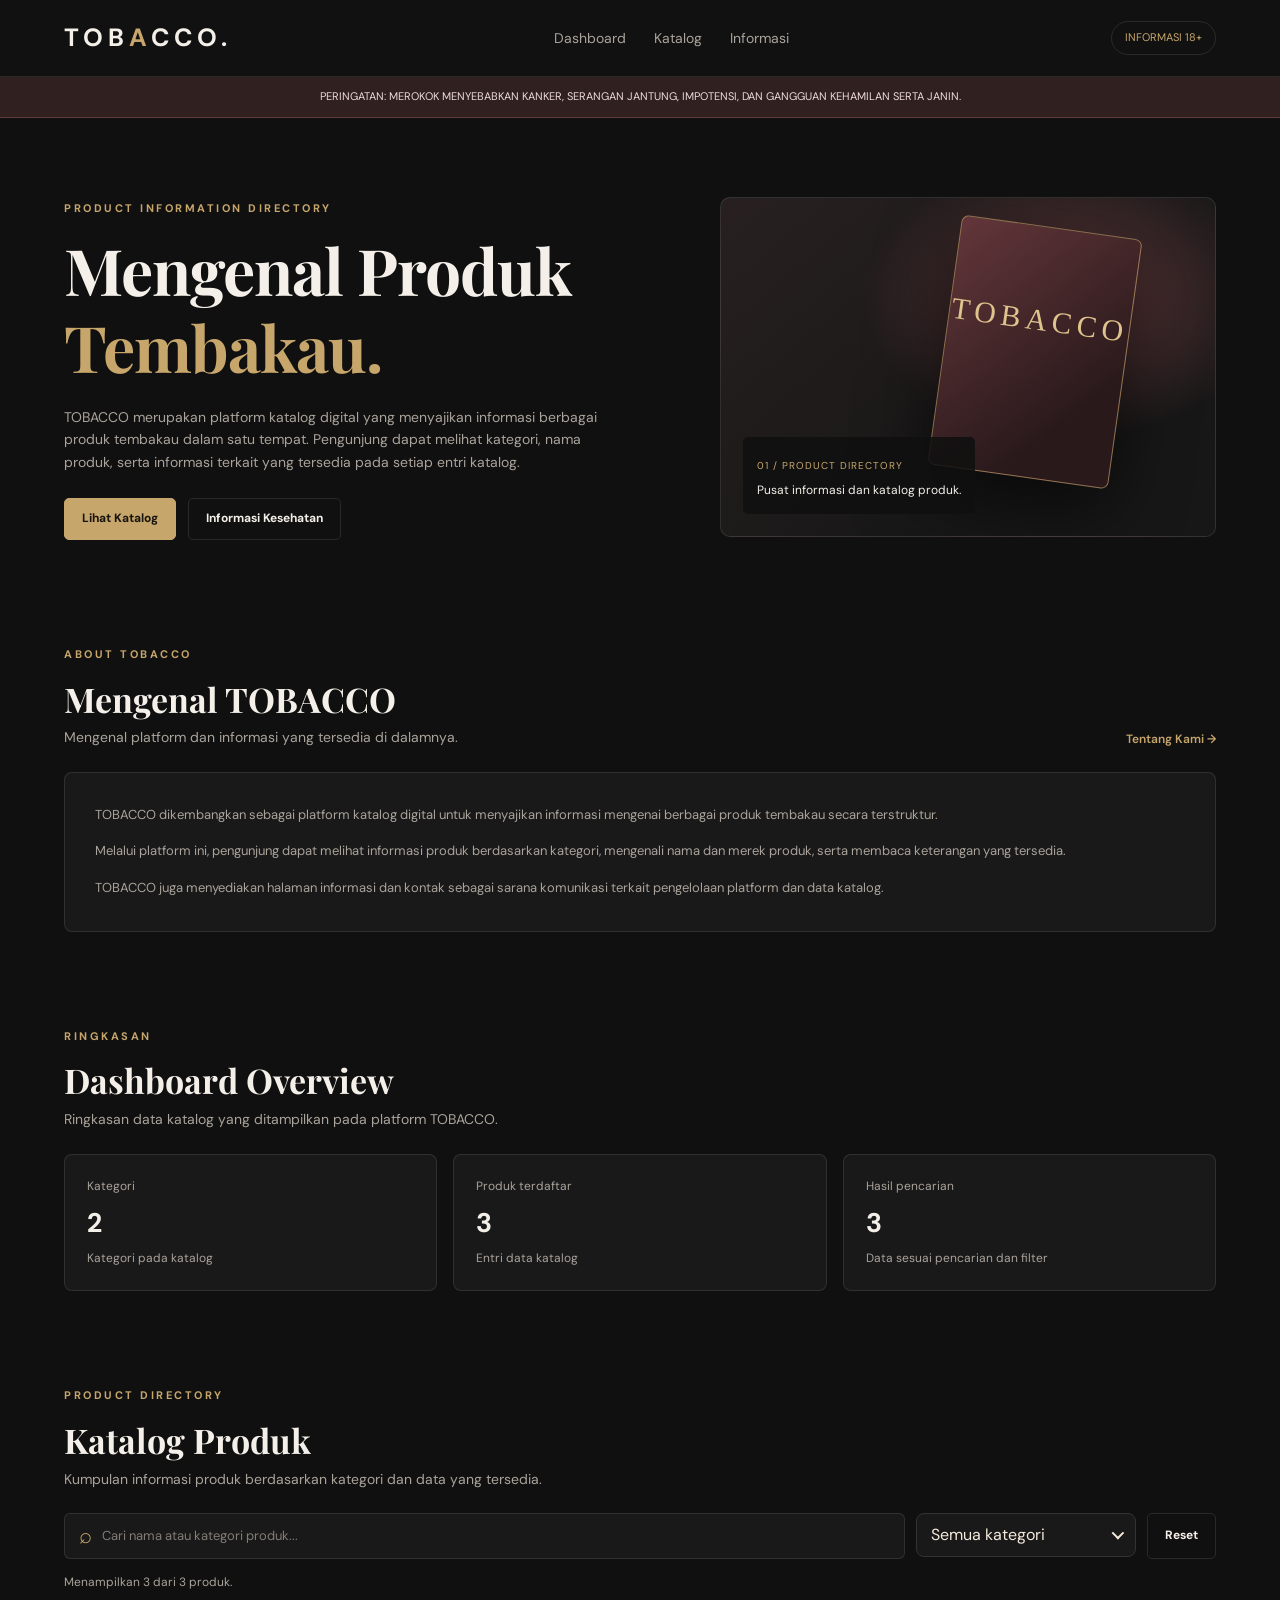
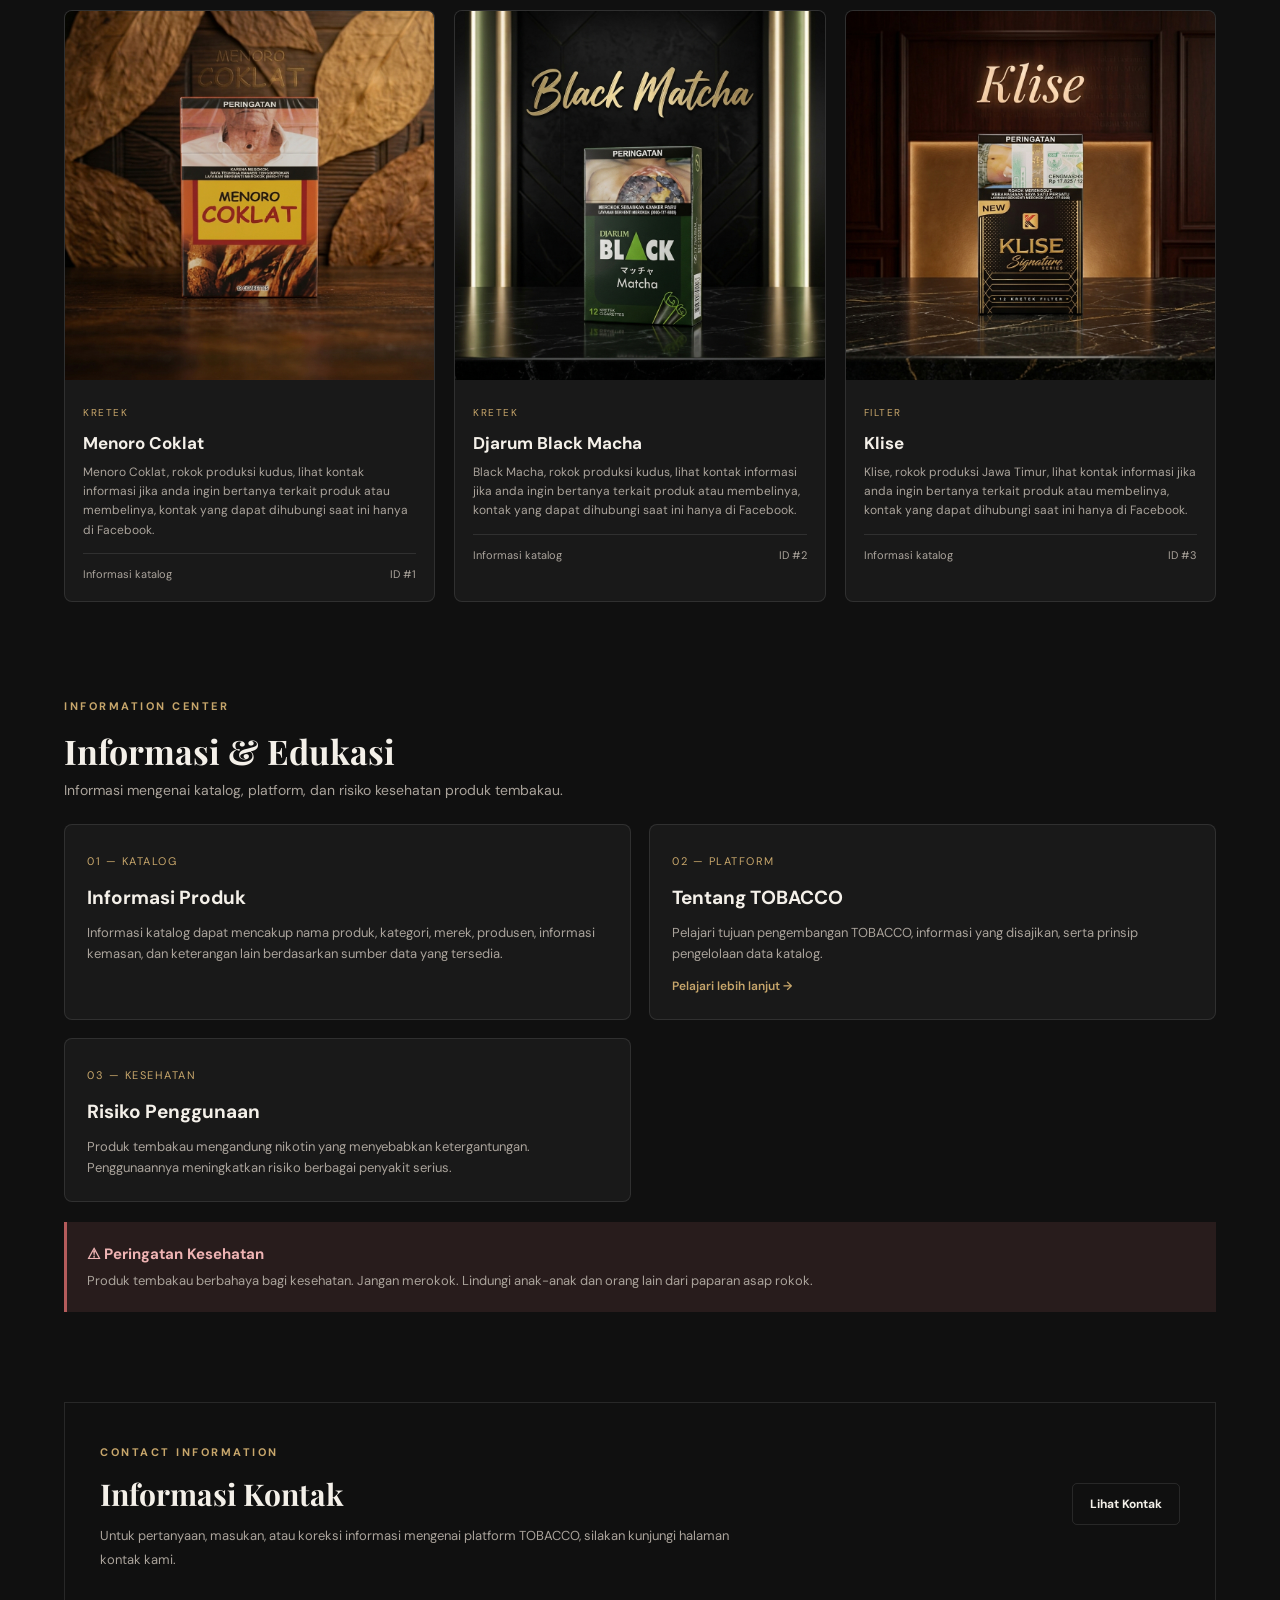
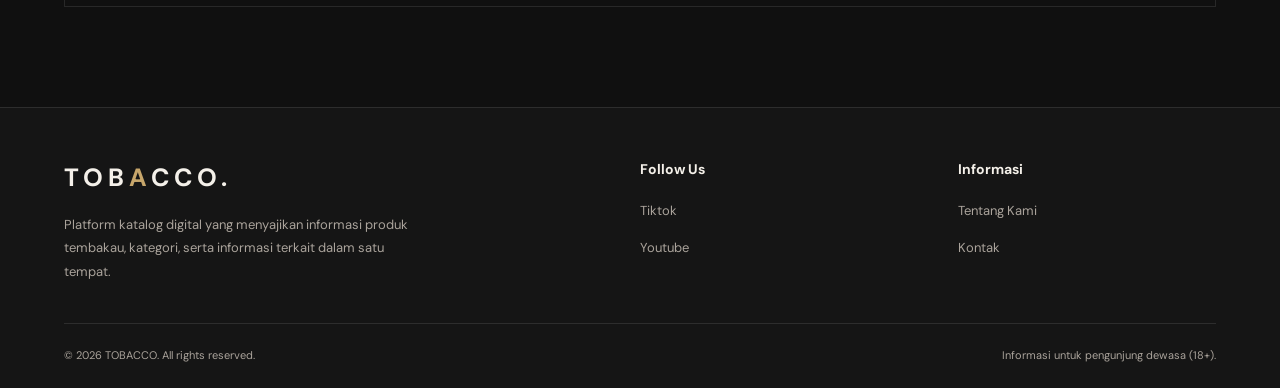
==== index.html @ 38e9e352 "Initial commit" ====
<!doctype html>
<html lang="id">
  <head>
    <meta charset="UTF-8" />
    <meta name="viewport" content="width=device-width, initial-scale=1.0" />
    <meta
      name="description"
      content="TOBACCO merupakan platform katalog digital yang menyajikan informasi produk tembakau dan informasi kesehatan."
    />
    <title>TOBACCO — Katalog Informasi</title>

    <link rel="preconnect" href="https://fonts.googleapis.com" />
    <link rel="preconnect" href="https://fonts.gstatic.com" crossorigin />
    <link
      href="https://fonts.googleapis.com/css2?family=DM+Sans:wght@400;500;600;700&family=Playfair+Display:wght@600;700&display=swap"
      rel="stylesheet"
    />

    <link rel="stylesheet" href="css/index.css" />
    <script src="js/app.js" defer></script>
  </head>

  <body>
    <!-- HEADER -->
    <header class="site-header">
      <div class="container nav">
        <a class="brand" href="index.html"> TOB<span>A</span>CCO. </a>

        <nav class="nav-links" aria-label="Navigasi utama">
          <a href="#dashboard">Dashboard</a>
          <a href="#produk">Katalog</a>
          <a href="#informasi">Informasi</a>
        </nav>

        <span class="age-label">INFORMASI 18+</span>
      </div>
    </header>

    <!-- HEALTH NOTICE -->
    <div class="health-strip">
      PERINGATAN: MEROKOK MENYEBABKAN KANKER, SERANGAN JANTUNG, IMPOTENSI, DAN
      GANGGUAN KEHAMILAN SERTA JANIN.
    </div>

    <main>
      <!-- HERO -->
      <section class="container hero" id="dashboard">
        <div class="hero-copy">
          <span class="eyebrow"> PRODUCT INFORMATION DIRECTORY </span>

          <h1>
            Mengenal Produk
            <span>Tembakau.</span>
          </h1>

          <p>
            TOBACCO merupakan platform katalog digital yang menyajikan informasi
            berbagai produk tembakau dalam satu tempat. Pengunjung dapat melihat
            kategori, nama produk, serta informasi terkait yang tersedia pada
            setiap entri katalog.
          </p>

          <div class="hero-actions">
            <a class="button button-primary" href="#produk"> Lihat Katalog </a>

            <a class="button button-outline" href="#informasi">
              Informasi Kesehatan
            </a>
          </div>
        </div>

        <div class="hero-panel" aria-label="Panel informasi katalog">
          <div class="hero-caption">
            <span>01 / PRODUCT DIRECTORY</span>

            <p>Pusat informasi dan katalog produk.</p>
          </div>
        </div>
      </section>

      <!-- PLATFORM INTRODUCTION -->
      <section class="container section" id="tentang">
        <div class="section-heading">
          <div>
            <span class="eyebrow">ABOUT TOBACCO</span>

            <h2>Mengenal TOBACCO</h2>

            <p>Mengenal platform dan informasi yang tersedia di dalamnya.</p>
          </div>

          <a href="about.html" class="text-link"> Tentang Kami → </a>
        </div>

        <div class="info-card">
          <p>
            TOBACCO dikembangkan sebagai platform katalog digital untuk
            menyajikan informasi mengenai berbagai produk tembakau secara
            terstruktur.
          </p>

          <p>
            Melalui platform ini, pengunjung dapat melihat informasi produk
            berdasarkan kategori, mengenali nama dan merek produk, serta membaca
            keterangan yang tersedia.
          </p>

          <p>
            TOBACCO juga menyediakan halaman informasi dan kontak sebagai sarana
            komunikasi terkait pengelolaan platform dan data katalog.
          </p>
        </div>
      </section>

      <!-- DASHBOARD OVERVIEW -->
      <section class="container section" aria-labelledby="overview-title">
        <div class="section-heading">
          <div>
            <span class="eyebrow">RINGKASAN</span>

            <h2 id="overview-title">Dashboard Overview</h2>

            <p>
              Ringkasan data katalog yang ditampilkan pada platform TOBACCO.
            </p>
          </div>
        </div>

        <div class="stats-grid">
          <article class="stat-card">
            <span>Kategori</span>
            <strong id="categoryCount">0</strong>
            <small>Kategori pada katalog</small>
          </article>

          <article class="stat-card">
            <span>Produk terdaftar</span>
            <strong id="productCount">0</strong>
            <small>Entri data katalog</small>
          </article>

          <article class="stat-card">
            <span>Hasil pencarian</span>
            <strong id="resultCount">0</strong>
            <small>Data sesuai pencarian dan filter</small>
          </article>
        </div>
      </section>

      <!-- PRODUCT CATALOG -->
      <section class="container section" id="produk">
        <div class="section-heading">
          <div>
            <span class="eyebrow">PRODUCT DIRECTORY</span>

            <h2>Katalog Produk</h2>

            <p>
              Kumpulan informasi produk berdasarkan kategori dan data yang
              tersedia.
            </p>
          </div>
        </div>

        <div class="catalog-tools">
          <label class="search-box">
            <span class="sr-only"> Cari produk </span>

            <span class="search-icon" aria-hidden="true"> ⌕ </span>

            <input
              id="searchInput"
              type="search"
              placeholder="Cari nama atau kategori produk..."
              autocomplete="off"
            />
          </label>

          <!-- CATEGORY FILTER -->
          <div class="category-picker" id="categoryPicker">
            <span class="sr-only" id="categoryFilterLabel">
              Filter kategori
            </span>

            <!--
                        Select asli dipertahankan agar tetap
                        kompatibel dengan js/app.js.
                    -->
            <select
              id="categoryFilter"
              class="category-native-select"
              aria-hidden="true"
              tabindex="-1"
            >
              <option value="all">Semua kategori</option>
              <option value="Kretek">Kretek</option>
              <option value="Filter">Filter</option>
              <!-- <option value="Linting">Linting</option> -->
            </select>

            <!-- Tombol dropdown -->
            <button
              class="category-toggle"
              id="categoryToggle"
              type="button"
              aria-labelledby="categoryFilterLabel categorySelectedText"
              aria-haspopup="listbox"
              aria-expanded="false"
            >
              <span id="categorySelectedText"> Semua kategori </span>

              <span class="category-chevron" aria-hidden="true"></span>
            </button>

            <!-- Pilihan kategori -->
            <div
              class="category-menu"
              id="categoryMenu"
              role="listbox"
              aria-label="Pilih kategori"
              hidden
            >
              <button
                class="category-option is-selected"
                type="button"
                role="option"
                aria-selected="true"
                data-value="all"
              >
                Semua kategori
              </button>

              <button
                class="category-option"
                type="button"
                role="option"
                aria-selected="false"
                data-value="Kretek"
              >
                Kretek
              </button>

              <button
                class="category-option"
                type="button"
                role="option"
                aria-selected="false"
                data-value="Filter"
              >
                Filter
              </button>

              <!-- <button
                            class="category-option"
                            type="button"
                            role="option"
                            aria-selected="false"
                            data-value="Linting"
                        >
                            Linting
                        </button> -->
            </div>
          </div>

          <!-- RESET FILTER -->
          <button
            class="button button-outline reset-button"
            id="resetFilters"
            type="button"
          >
            Reset
          </button>
        </div>

        <p class="result-summary" id="resultSummary" aria-live="polite"></p>

        <div class="product-grid" id="productGrid">
          <!-- Kartu produk dibuat oleh js/app.js -->
        </div>

        <div class="empty-state" id="emptyState" hidden>
          <h3>Produk tidak ditemukan</h3>

          <p>Coba gunakan kata kunci atau kategori yang berbeda.</p>
        </div>
      </section>

      <!-- INFORMATION CENTER -->
      <section class="container section" id="informasi">
        <div class="section-heading">
          <div>
            <span class="eyebrow">INFORMATION CENTER</span>

            <h2>Informasi & Edukasi</h2>

            <p>
              Informasi mengenai katalog, platform, dan risiko kesehatan produk
              tembakau.
            </p>
          </div>
        </div>

        <div class="info-grid">
          <article class="info-card">
            <span class="info-number"> 01 — KATALOG </span>

            <h3>Informasi Produk</h3>

            <p>
              Informasi katalog dapat mencakup nama produk, kategori, merek,
              produsen, informasi kemasan, dan keterangan lain berdasarkan
              sumber data yang tersedia.
            </p>
          </article>

          <article class="info-card">
            <span class="info-number"> 02 — PLATFORM </span>

            <h3>Tentang TOBACCO</h3>

            <p>
              Pelajari tujuan pengembangan TOBACCO, informasi yang disajikan,
              serta prinsip pengelolaan data katalog.
            </p>

            <a href="about.html" class="text-link"> Pelajari lebih lanjut → </a>
          </article>

          <article class="info-card">
            <span class="info-number"> 03 — KESEHATAN </span>

            <h3>Risiko Penggunaan</h3>

            <p>
              Produk tembakau mengandung nikotin yang menyebabkan
              ketergantungan. Penggunaannya meningkatkan risiko berbagai
              penyakit serius.
            </p>
          </article>
        </div>

        <!-- HEALTH WARNING -->
        <aside class="health-warning">
          <h3>⚠ Peringatan Kesehatan</h3>

          <p>
            Produk tembakau berbahaya bagi kesehatan. Jangan merokok. Lindungi
            anak-anak dan orang lain dari paparan asap rokok.
          </p>
        </aside>
      </section>

      <!-- CONTACT INFORMATION -->
      <section class="container section">
        <div class="contact-preview">
          <div>
            <span class="eyebrow"> CONTACT INFORMATION </span>

            <h2>Informasi Kontak</h2>

            <p>
              Untuk pertanyaan, masukan, atau koreksi informasi mengenai
              platform TOBACCO, silakan kunjungi halaman kontak kami.
            </p>
          </div>

          <a href="contact.html" class="button button-outline">
            Lihat Kontak
          </a>
        </div>
      </section>
    </main>

    <!-- FOOTER -->
    <footer class="site-footer">
      <div class="container">
        <div class="footer-content">
          <!-- BRAND -->
          <div class="footer-brand">
            <a href="index.html" class="brand"> TOB<span>A</span>CCO. </a>

            <p>
              Platform katalog digital yang menyajikan informasi produk
              tembakau, kategori, serta informasi terkait dalam satu tempat.
            </p>
          </div>

          <!-- CONTACT -->
          <div class="footer-column">
            <h3>Follow Us</h3>

            <ul>
              <li>
                <a
                  href="https://www.tiktok.com/"
                  target="_blank"
                  rel="noopener noreferrer"
                >
                  Tiktok
                </a>
              </li>

              <li>
                <a
                  href="https://youtube.com/"
                  target="_blank"
                  rel="noopener noreferrer"
                >
                  Youtube
                </a>
              </li>
            </ul>
          </div>

          <!-- INFORMATION -->
          <div class="footer-column">
            <h3>Informasi</h3>

            <ul>
              <li>
                <a href="about.html"> Tentang Kami </a>
              </li>

              <li>
                <a href="contact.html"> Kontak </a>
              </li>
            </ul>
          </div>
        </div>

        <div class="footer-bottom">
          <p>© 2026 TOBACCO. All rights reserved.</p>

          <p>Informasi untuk pengunjung dewasa (18+).</p>
        </div>
      </div>
    </footer>

    <script>
      (() => {
        const picker = document.getElementById("categoryPicker");
        const toggle = document.getElementById("categoryToggle");
        const menu = document.getElementById("categoryMenu");
        const nativeSelect = document.getElementById("categoryFilter");
        const selectedText = document.getElementById("categorySelectedText");
        if (!picker || !toggle || !menu || !nativeSelect || !selectedText)
          return;
        const options = Array.from(menu.querySelectorAll(".category-option"));

        function closeMenu() {
          menu.hidden = true;
          toggle.setAttribute("aria-expanded", "false");
        }
        function openMenu() {
          menu.hidden = false;
          toggle.setAttribute("aria-expanded", "true");
        }
        function syncSelection() {
          const selected = nativeSelect.options[nativeSelect.selectedIndex];
          selectedText.textContent = selected
            ? selected.textContent.trim()
            : "Semua kategori";
          options.forEach((option) => {
            const active = option.dataset.value === nativeSelect.value;
            option.classList.toggle("is-selected", active);
            option.setAttribute("aria-selected", String(active));
          });
        }
        toggle.addEventListener("click", () =>
          menu.hidden ? openMenu() : closeMenu(),
        );
        options.forEach((option) =>
          option.addEventListener("click", () => {
            nativeSelect.value = option.dataset.value;
            nativeSelect.dispatchEvent(new Event("change", { bubbles: true }));
            syncSelection();
            closeMenu();
            toggle.focus();
          }),
        );
        document.addEventListener("click", (event) => {
          if (!picker.contains(event.target)) closeMenu();
        });
        document.addEventListener("keydown", (event) => {
          if (event.key === "Escape" && !menu.hidden) {
            closeMenu();
            toggle.focus();
          }
        });
        nativeSelect.addEventListener("change", syncSelection);
        syncSelection();
      })();
    </script>
  </body>
</html>
---- css/index.css ----
@import url("https://fonts.googleapis.com/css2?family=DM+Sans:wght@400;500;600;700&family=Playfair+Display:wght@600;700&display=swap");

:root {
  --bg: #101010;
  --panel: #191919;
  --panel-soft: #222;
  --text: #f4f0e9;
  --muted: #aaa39b;
  --gold: #c7a66b;
  --red: #8f3038;
  --border: rgba(255, 255, 255, 0.1);
}

* {
  box-sizing: border-box;
  margin: 0;
  padding: 0;
}
html {
  scroll-behavior: smooth;
}
body {
  background: var(--bg);
  color: var(--text);
  font-family: "DM Sans", sans-serif;
  line-height: 1.6;
}
a {
  color: inherit;
  text-decoration: none;
}
button,
input,
select {
  font: inherit;
}
.container {
  width: min(1180px, 90%);
  margin-inline: auto;
}

.site-header {
  background: #111;
  border-bottom: 1px solid var(--border);
}
.nav {
  min-height: 76px;
  display: flex;
  align-items: center;
  justify-content: space-between;
  gap: 24px;
}
.brand {
  font-size: 25px;
  font-weight: 700;
  letter-spacing: 5px;
}
.brand span {
  color: var(--gold);
}
.nav-links {
  display: flex;
  gap: 28px;
  color: var(--muted);
  font-size: 14px;
}
.nav-links a:hover {
  color: var(--gold);
}
.age-label {
  color: var(--gold);
  border: 1px solid var(--border);
  border-radius: 30px;
  padding: 7px 13px;
  font-size: 11px;
}
.health-strip {
  padding: 11px 5%;
  text-align: center;
  background: #302020;
  color: #f0dada;
  border-bottom: 1px solid #603b3b;
  font-size: 11px;
}

.hero {
  display: grid;
  grid-template-columns: 1.1fr 0.9fr;
  gap: 50px;
  align-items: center;
  padding-block: 76px 55px;
}
.eyebrow {
  display: inline-block;
  color: var(--gold);
  font-size: 11px;
  font-weight: 700;
  letter-spacing: 2.5px;
  margin-bottom: 15px;
}
h1,
h2 {
  font-family: "Playfair Display", Georgia, serif;
  line-height: 1.2;
}
h1 {
  font-size: clamp(38px, 5vw, 64px);
  letter-spacing: -1px;
  margin-bottom: 20px;
}
h1 span {
  color: var(--gold);
}
.hero-copy > p,
.section-heading p {
  max-width: 560px;
  color: var(--muted);
  font-size: 14px;
}
.hero-actions {
  display: flex;
  flex-wrap: wrap;
  gap: 12px;
  margin-top: 25px;
}
.button {
  display: inline-flex;
  justify-content: center;
  align-items: center;
  min-height: 42px;
  padding: 10px 17px;
  border-radius: 5px;
  cursor: pointer;
  font-size: 12px;
  font-weight: 700;
  transition: 0.2s;
}
.button-primary {
  color: #17130d;
  background: var(--gold);
  border: 1px solid var(--gold);
}
.button-primary:hover {
  background: #e0c28a;
}
.button-outline {
  color: var(--text);
  background: transparent;
  border: 1px solid var(--border);
}
.button-outline:hover {
  border-color: var(--gold);
  color: var(--gold);
}
.hero-panel {
  min-height: 340px;
  position: relative;
  overflow: hidden;
  border: 1px solid var(--border);
  border-radius: 10px;
  background:
    radial-gradient(ellipse at 70% 30%, #62383b 0%, transparent 42%),
    linear-gradient(140deg, #282020, #171717 70%);
}
.hero-panel::before {
  content: "";
  position: absolute;
  width: 180px;
  height: 250px;
  right: 18%;
  top: 28px;
  border: 1px solid rgba(199, 166, 107, 0.6);
  border-radius: 7px;
  background: linear-gradient(135deg, #63363a, #29191b 75%);
  box-shadow: 0 25px 70px #0009;
  transform: rotate(8deg);
}
.hero-panel::after {
  content: "TOBACCO";
  position: absolute;
  right: calc(13.5% + 20px);
  top: 105px;
  color: #dfc38d;
  font:
    30px Georgia,
    serif;
  letter-spacing: 5px;
  transform: rotate(8deg);
}
.hero-caption {
  position: absolute;
  z-index: 1;
  bottom: 22px;
  left: 22px;
  max-width: 250px;
  padding: 14px;
  background: #101010dc;
  border-radius: 5px;
}
.hero-caption span {
  color: var(--gold);
  font-size: 10px;
  letter-spacing: 1px;
}
.hero-caption p {
  margin-top: 4px;
  font-size: 12px;
}

.section {
  padding-block: 45px;
}
.section-heading {
  display: flex;
  justify-content: space-between;
  align-items: end;
  margin-bottom: 23px;
}
.section-heading h2 {
  font-size: clamp(26px, 3vw, 34px);
  margin-bottom: 7px;
}
.stats-grid {
  display: grid;
  grid-template-columns: repeat(3, 1fr);
  gap: 16px;
}
.stat-card,
.info-card {
  background: var(--panel);
  border: 1px solid var(--border);
  border-radius: 8px;
  padding: 22px;
}
.stat-card span,
.stat-card small {
  display: block;
  color: var(--muted);
  font-size: 12px;
}
.stat-card strong {
  display: block;
  font-size: 27px;
  margin: 5px 0;
}

.catalog-tools {
  display: grid;
  grid-template-columns: 1fr 220px auto;
  gap: 11px;
  margin-bottom: 14px;
}
.search-box {
  min-height: 46px;
  display: flex;
  align-items: center;
  gap: 10px;
  padding: 0 14px;
  background: var(--panel);
  border: 1px solid var(--border);
  border-radius: 6px;
}
.search-box:focus-within {
  border-color: var(--gold);
}
.search-icon {
  color: var(--gold);
  font-size: 22px;
}
.search-box input {
  width: 100%;
  color: var(--text);
  background: transparent;
  border: 0;
  outline: 0;
  font-size: 13px;
}
.search-box input::placeholder {
  color: #827d76;
}
.filter-control select {
  width: 100%;
  height: 46px;
  padding: 0 12px;
  color: var(--text);
  background: var(--panel);
  border: 1px solid var(--border);
  border-radius: 6px;
  outline: 0;
}
.category-picker {
  position: relative;
  min-width: 190px;
}

.category-menu {
  display: grid;
}

.category-menu[hidden] {
  display: none !important;
}

/* Select asli tetap digunakan oleh app.js */
.category-native-select {
  position: absolute;
  width: 1px;
  height: 1px;
  padding: 0;
  margin: -1px;
  overflow: hidden;
  clip: rect(0, 0, 0, 0);
  white-space: nowrap;
  border: 0;
}

.category-toggle {
  width: 100%;
  min-height: 44px;
  display: flex;
  align-items: center;
  justify-content: space-between;
  gap: 16px;
  padding: 0 14px;
  border: 1px solid #333333;
  border-radius: 8px;
  background: #191919;
  color: #f4e9dc;
  font: inherit;
  text-align: left;
  cursor: pointer;
  transition:
    border-color 0.2s ease,
    background 0.2s ease;
}

.category-toggle:hover {
  border-color: #c89545;
}

/* Ikon panah ke bawah */
.category-chevron {
  width: 9px;
  height: 9px;
  flex: 0 0 9px;
  border-right: 2px solid currentColor;
  border-bottom: 2px solid currentColor;
  transform: rotate(45deg) translateY(-2px);
  transition: transform 0.2s ease;
}

/* Ikon panah ke atas ketika dropdown terbuka */
.category-toggle[aria-expanded="true"] .category-chevron {
  transform: rotate(225deg) translateY(-1px);
}

/* Dropdown menu */
.category-menu {
  position: absolute;
  z-index: 30;
  top: calc(100% + 7px);
  left: 0;
  right: 0;
  display: grid;
  gap: 3px;
  padding: 6px;
  border: 1px solid var(--border, #d8d8d8);
  border-radius: 8px;
  background: var(--surface, #191919);
  box-shadow: 0 10px 25px rgba(0, 0, 0, 0.12);
}

.category-toggle {
  width: 100%;
  min-height: 44px;
  display: flex;
  align-items: center;
  justify-content: space-between;
  gap: 16px;
  padding: 0 14px;
  border: 1px solid #333333;
  border-radius: 8px;
  background: #191919;
  color: #f4e9dc;
  font: inherit;
  text-align: left;
  cursor: pointer;
  transition:
    border-color 0.2s ease,
    background 0.2s ease;
}

.category-toggle:hover {
  border-color: #c89545;
}

.category-menu[hidden] {
  display: none;
}

.category-option {
  width: 100%;
  padding: 10px 12px;
  border: 0;
  border-radius: 5px;
  background: transparent;
  color: inherit;
  font: inherit;
  text-align: left;
  cursor: pointer;
}

.category-option:hover,
.category-option:focus-visible,
.category-option.is-selected {
  background: #292929;
  color: #d6a354;
  outline: none;
}

.filter-control select:focus {
  border-color: var(--gold);
}
.filter-control option {
  background: var(--panel);
}
.reset-button {
  min-height: 46px;
}
.result-summary {
  min-height: 25px;
  color: var(--muted);
  font-size: 12px;
  margin-bottom: 12px;
}

.product-grid {
  display: grid;
  grid-template-columns: repeat(3, 1fr);
  gap: 19px;
}

.product-card {
  overflow: hidden;
  background: var(--panel);
  border: 1px solid var(--border);
  border-radius: 8px;
  transition:
    transform 0.2s,
    border-color 0.2s;
}

.product-card:hover {
  transform: translateY(-3px);
  border-color: #8c7147;
}

/* .product-image-wrap {
  height: 205px;
  display: grid;
  place-items: center;
  overflow: hidden;
  background: #242020;
}
.product-image {
  width: 100%;
  height: 100%;
  object-fit: contain;
  padding: 12px;
} */

.product-image-wrap {
  height: 205px;
  display: contents;
  align-items: center;
  justify-content: center;
  place-items: center;
  overflow: hidden;
  background: #242020;
  padding: 15px;
}

.product-image {
  max-width: 100%;
  max-height: 100%;
  width: auto;
  height: auto;
  object-fit: contain;
  display: block;
}

.image-placeholder {
  color: var(--muted);
  font-size: 12px;
}
.product-content {
  padding: 18px;
}
.product-category {
  color: var(--gold);
  font-size: 10px;
  letter-spacing: 1.5px;
  text-transform: uppercase;
}
.product-content h3 {
  font-size: 17px;
  margin: 6px 0;
}
.product-content p {
  min-height: 40px;
  color: var(--muted);
  font-size: 12px;
}
.product-meta {
  display: flex;
  justify-content: space-between;
  gap: 10px;
  padding-top: 12px;
  margin-top: 13px;
  border-top: 1px solid var(--border);
  color: var(--muted);
  font-size: 11px;
}
.empty-state {
  padding: 35px 15px;
  text-align: center;
  border: 1px dashed var(--border);
  border-radius: 8px;
}
.empty-state p {
  color: var(--muted);
  font-size: 13px;
  margin-top: 5px;
}
[hidden] {
  display: none !important;
}

.info-grid {
  display: grid;
  grid-template-columns: repeat(2, 1fr);
  gap: 18px;
}
.info-number {
  color: var(--gold);
  font-size: 11px;
  letter-spacing: 1.5px;
}
.info-card h3 {
  margin: 10px 0;
  font-size: 19px;
}
.info-card p,
.health-warning p {
  color: var(--muted);
  font-size: 13px;
}
.health-warning {
  margin-top: 20px;
  padding: 20px;
  border-left: 3px solid #b45b5b;
  background: #281c1c;
}
.health-warning h3 {
  color: #efb4b4;
  font-size: 15px;
  margin-bottom: 5px;
}

/* FOOTER */
.site-footer {
  margin-top: 55px;
  padding-top: 50px;
  background: #151515;
  border-top: 1px solid var(--border);
}

.footer-content {
  display: grid;
  grid-template-columns: 2fr 1fr 1fr;
  gap: 60px;
  padding-bottom: 40px;
}

.footer-brand {
  max-width: 360px;
}

.footer-brand p {
  color: var(--muted);
  font-size: 13px;
  line-height: 1.8;
  margin-top: 15px;
}

.footer-column h3 {
  color: var(--text);
  font-size: 14px;
  margin-bottom: 17px;
}

.footer-column ul {
  list-style: none;
  display: flex;
  flex-direction: column;
  gap: 11px;
}

.footer-column a {
  color: var(--muted);
  font-size: 13px;
  transition: color 0.2s ease;
}

.footer-column a:hover {
  color: var(--gold);
}

.footer-bottom {
  min-height: 65px;
  display: flex;
  justify-content: space-between;
  align-items: center;
  gap: 15px;
  border-top: 1px solid var(--border);
  color: var(--muted);
  font-size: 11px;
}

/* RESPONSIVE FOOTER */
@media (max-width: 650px) {
  .footer-content {
    grid-template-columns: 1fr 1fr;
    gap: 30px;
  }

  .footer-brand {
    grid-column: 1 / -1;
  }

  .footer-bottom {
    align-items: flex-start;
    flex-direction: column;
    justify-content: center;
    padding: 18px 0;
  }
}

/* PLATFORM INTRODUCTION */

#tentang .info-card {
  padding: 30px;
  line-height: 1.9;
}

#tentang .info-card p {
  color: var(--muted);
  font-size: 13px;
  margin-bottom: 12px;
}

#tentang .info-card p:last-child {
  margin-bottom: 0;
}

.text-link {
  display: inline-block;
  color: var(--gold);
  font-size: 12px;
  font-weight: 600;
  margin-top: 12px;
  transition: opacity 0.2s ease;
}

.text-link:hover {
  opacity: 0.75;
}

/* CONTACT PREVIEW */

.contact-preview {
  display: flex;
  justify-content: space-between;
  align-items: center;
  gap: 35px;
  padding: 35px;
  background: var(--surface);
  border: 1px solid var(--border);
}

.contact-preview > div {
  max-width: 650px;
}

.contact-preview h2 {
  font-family: "Playfair Display", serif;
  font-size: 30px;
  margin-bottom: 12px;
}

.contact-preview p {
  color: var(--muted);
  font-size: 13px;
  line-height: 1.8;
}

/* RESPONSIVE */

@media (max-width: 650px) {
  .contact-preview {
    flex-direction: column;
    align-items: flex-start;
    padding: 25px;
  }

  .contact-preview h2 {
    font-size: 25px;
  }
}

.sr-only {
  position: absolute;
  width: 1px;
  height: 1px;
  padding: 0;
  margin: -1px;
  overflow: hidden;
  clip: rect(0, 0, 0, 0);
  white-space: nowrap;
  border: 0;
}


/* =========================================
   STICKY HEADER
========================================= */

.site-header {
    position: sticky;
    top: 0;
    z-index: 1000;
    width: 100%;
    background: var(--background, #111111);
}


@media (max-width: 560px) {
  .nav-links {
    display: none;
  }
  .hero-panel {
    min-height: 290px;
  }
  .stats-grid,
  .product-grid,
  .info-grid {
    grid-template-columns: 1fr;
  }
  .catalog-tools {
    grid-template-columns: 1fr 1fr;
  }
  .search-box {
    grid-column: 1 / -1;
  }
  .reset-button {
    width: 100%;
  }
  .footer-inner {
    flex-direction: column;
  }
}
@media (prefers-reduced-motion: reduce) {
  *,
  *::before,
  *::after {
    scroll-behavior: auto !important;
    transition: none !important;
  }
}

@media (max-width: 650px) {
  .category-picker {
    width: 100%;
    min-width: 0;
  }
}

@media (max-width: 800px) {
  .hero {
    grid-template-columns: 1fr;
    padding-top: 48px;
    gap: 28px;
  }
  .product-grid {
    grid-template-columns: repeat(2, 1fr);
  }
  .nav-links {
    gap: 14px;
  }
}
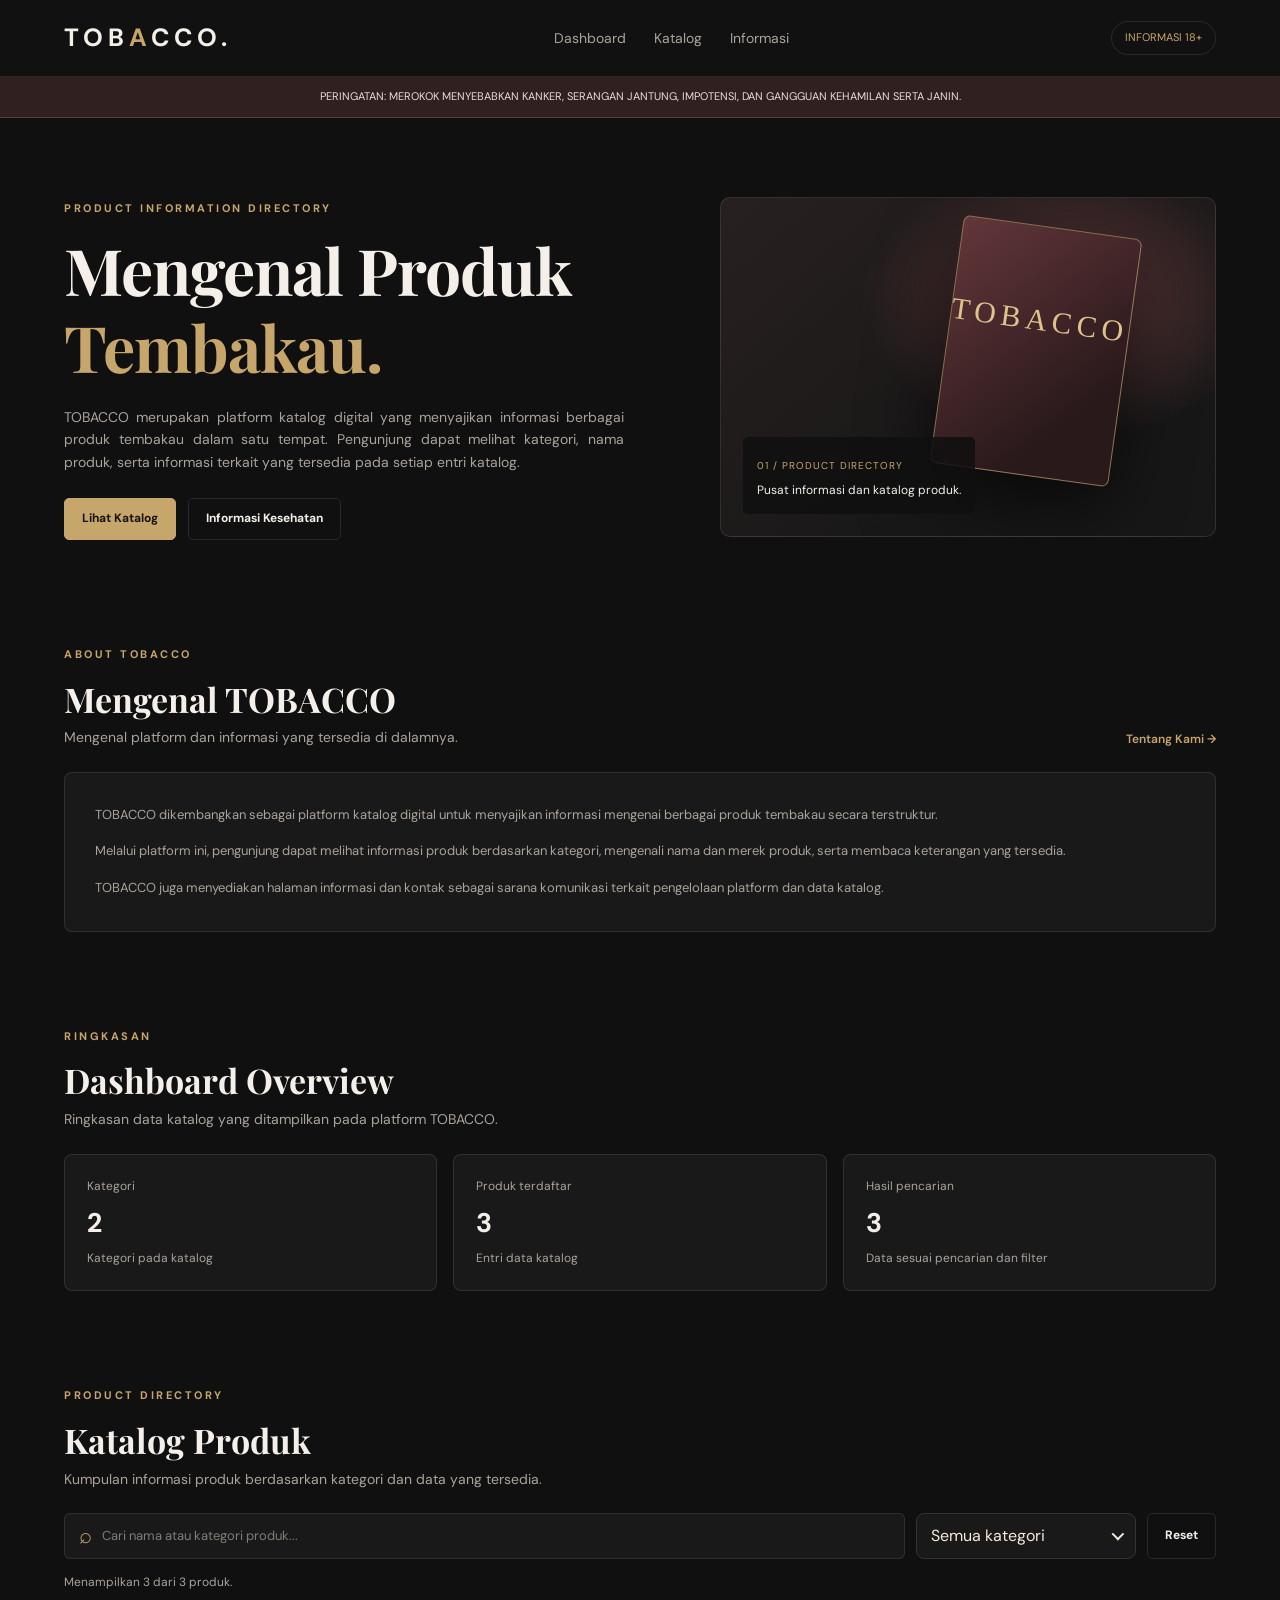
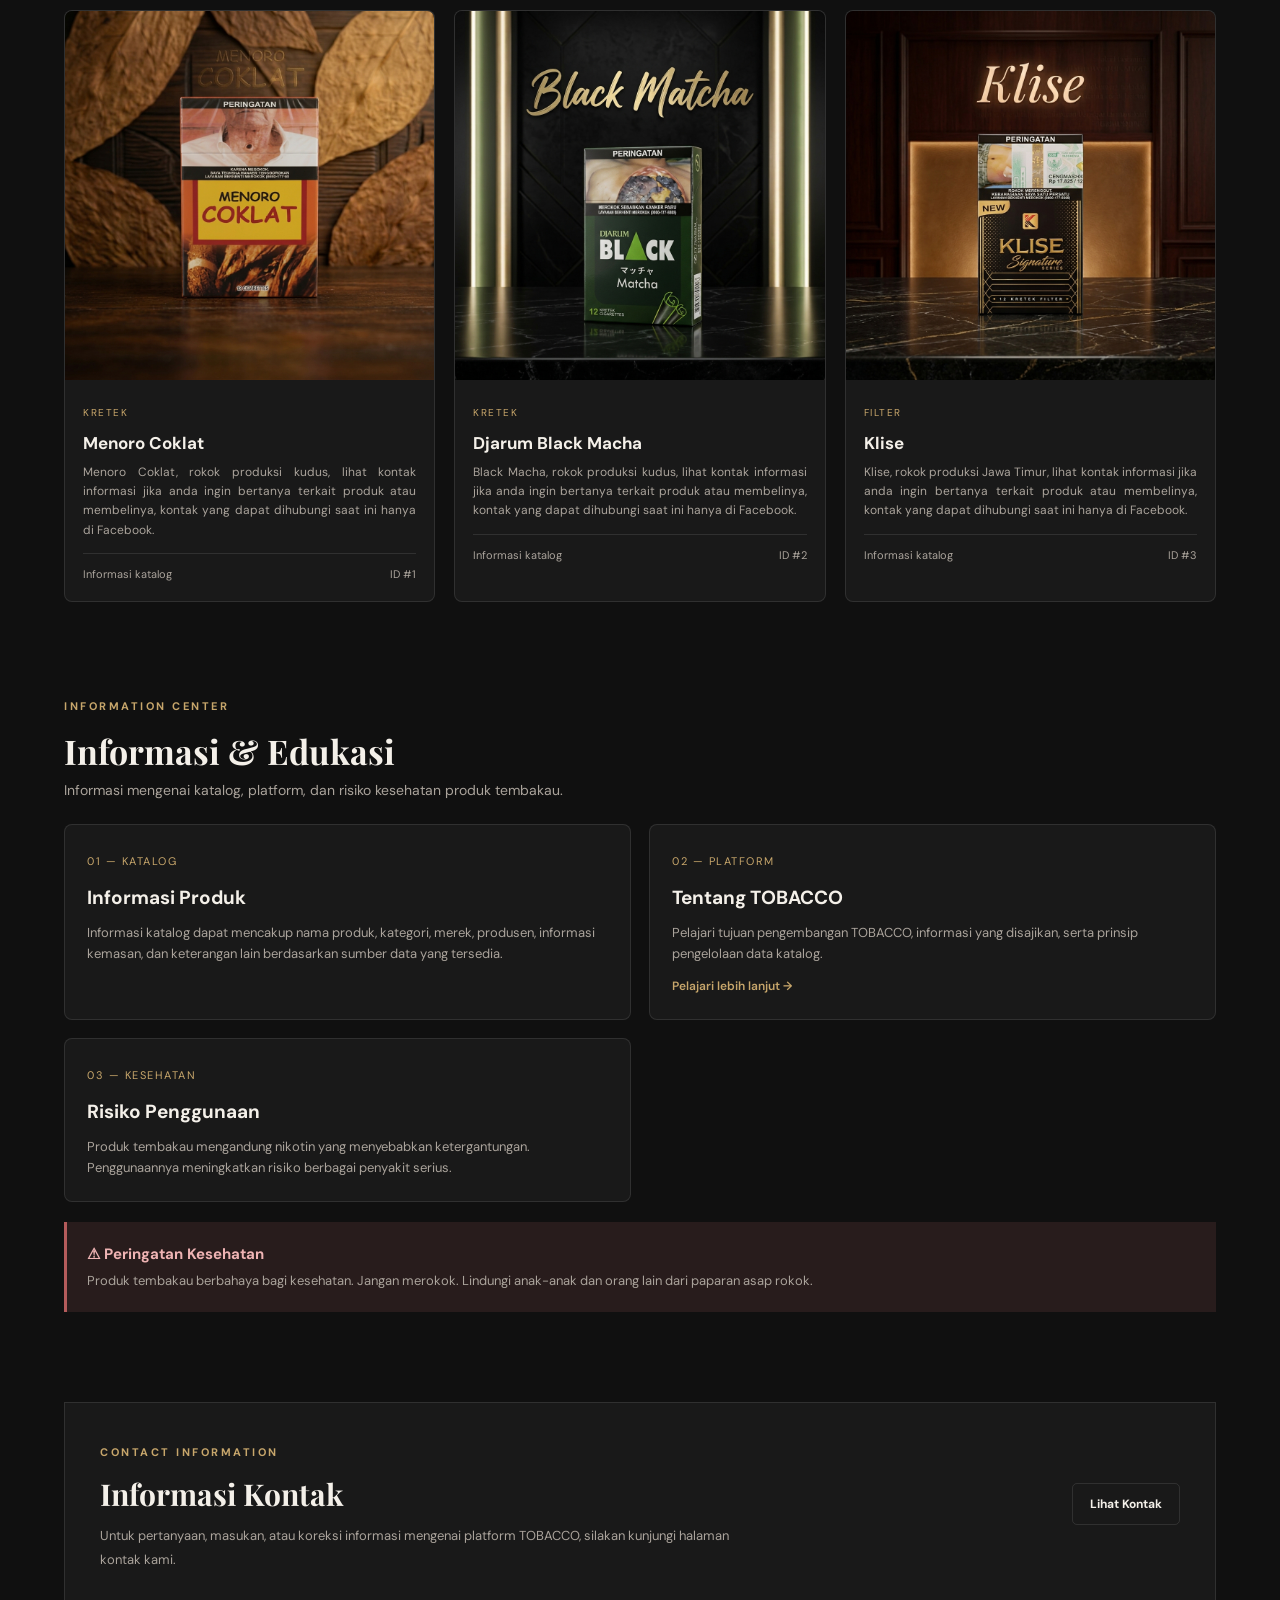
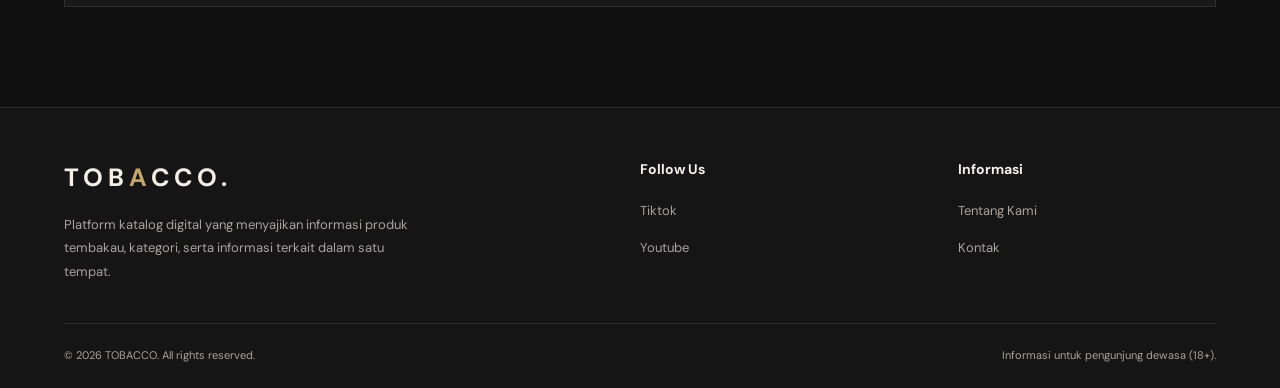
==== commit c7291568: "Update responsive navigation and website styles" ====
--- a/index.html
+++ b/index.html
@@ -16,23 +16,47 @@
       rel="stylesheet"
     />
 
+    <link rel="icon" type="image/png" href="/Favicon.png" />
     <link rel="stylesheet" href="css/index.css" />
     <script src="js/app.js" defer></script>
+
+    <script type="application/ld+json">
+      {
+        "@context": "https://schema.org",
+        "@type": "Organization",
+        "name": "Indonesian Tobacco",
+        "url": "https://indonesian-tobacco.vercel.app/",
+        "logo": "https://domain-website-anda.vercel.app/favicon.png"
+      }
+    </script>
   </head>
 
   <body>
     <!-- HEADER -->
     <header class="site-header">
       <div class="container nav">
-        <a class="brand" href="index.html"> TOB<span>A</span>CCO. </a>
-
-        <nav class="nav-links" aria-label="Navigasi utama">
+        <a class="brand" href="index.html">TOB<span>A</span>CCO.</a>
+
+        <nav class="nav-links" id="mainNav" aria-label="Navigasi utama">
           <a href="#dashboard">Dashboard</a>
           <a href="#produk">Katalog</a>
           <a href="#informasi">Informasi</a>
         </nav>
 
         <span class="age-label">INFORMASI 18+</span>
+
+        <button
+          class="menu-toggle"
+          id="menuToggle"
+          type="button"
+          aria-label="Buka menu navigasi"
+          aria-expanded="false"
+          aria-controls="mainNav"
+        >
+          <span></span>
+          <span></span>
+          <span></span>
+        </button>
       </div>
     </header>
 
@@ -437,6 +461,9 @@
     </footer>
 
     <script>
+      /* =====================================
+       1. CATEGORY DROPDOWN
+    ===================================== */
       (() => {
         const picker = document.getElementById("categoryPicker");
         const toggle = document.getElementById("categoryToggle");
@@ -489,6 +516,70 @@
         });
         nativeSelect.addEventListener("change", syncSelection);
         syncSelection();
+
+        /* =====================================
+       2. MOBILE HAMBURGER NAVIGATION
+    ===================================== */
+
+        const menuToggle = document.getElementById("menuToggle");
+        const mainNav = document.getElementById("mainNav");
+
+        if (menuToggle && mainNav) {
+          function closeNavMenu() {
+            menuToggle.classList.remove("active");
+            mainNav.classList.remove("active");
+
+            menuToggle.setAttribute("aria-expanded", "false");
+            menuToggle.setAttribute("aria-label", "Buka menu navigasi");
+          }
+
+          function openNavMenu() {
+            menuToggle.classList.add("active");
+            mainNav.classList.add("active");
+
+            menuToggle.setAttribute("aria-expanded", "true");
+            menuToggle.setAttribute("aria-label", "Tutup menu navigasi");
+          }
+
+          menuToggle.addEventListener("click", () => {
+            const isOpen = menuToggle.classList.contains("active");
+
+            if (isOpen) {
+              closeNavMenu();
+            } else {
+              openNavMenu();
+            }
+          });
+
+          // Tutup menu ketika mengeklik area di luar navigasi
+          document.addEventListener("click", (event) => {
+            if (
+              !menuToggle.contains(event.target) &&
+              !mainNav.contains(event.target)
+            ) {
+              closeNavMenu();
+            }
+          });
+
+          // Tutup menu menggunakan tombol Escape
+          document.addEventListener("keydown", (event) => {
+            if (event.key === "Escape") {
+              closeNavMenu();
+            }
+          });
+
+          // Tutup menu setelah memilih navigasi
+          mainNav.querySelectorAll("a").forEach((link) => {
+            link.addEventListener("click", closeNavMenu);
+          });
+
+          // Reset kondisi menu ketika kembali ke desktop
+          window.addEventListener("resize", () => {
+            if (window.innerWidth > 560) {
+              closeNavMenu();
+            }
+          });
+        }
       })();
     </script>
   </body>
--- a/css/index.css
+++ b/css/index.css
@@ -1,192 +1,317 @@
 @import url("https://fonts.googleapis.com/css2?family=DM+Sans:wght@400;500;600;700&family=Playfair+Display:wght@600;700&display=swap");
 
+
+/* 1. DESIGN TOKENS & RESET */
 :root {
   --bg: #101010;
   --panel: #191919;
-  --panel-soft: #222;
+  --panel-soft: #222222;
+  --surface: var(--panel);
   --text: #f4f0e9;
   --muted: #aaa39b;
   --gold: #c7a66b;
   --red: #8f3038;
   --border: rgba(255, 255, 255, 0.1);
-}
-
-* {
+
+  --container-width: 1180px;
+  --container-gutter: 90%;
+  --header-height: 76px;
+  --radius-sm: 5px;
+  --radius-md: 8px;
+  --radius-lg: 10px;
+}
+
+*,
+*::before,
+*::after {
   box-sizing: border-box;
   margin: 0;
   padding: 0;
 }
+
 html {
   scroll-behavior: smooth;
-}
+  scroll-padding-top: calc(var(--header-height) + 16px);
+}
+
 body {
+  min-width: 320px;
   background: var(--bg);
   color: var(--text);
   font-family: "DM Sans", sans-serif;
   line-height: 1.6;
 }
+
 a {
   color: inherit;
   text-decoration: none;
 }
+
 button,
 input,
 select {
   font: inherit;
 }
+
+button {
+  color: inherit;
+}
+
 .container {
-  width: min(1180px, 90%);
+  width: min(var(--container-width), var(--container-gutter));
   margin-inline: auto;
 }
 
+/* 2. GLOBAL LAYOUT */
+.eyebrow {
+  display: inline-block;
+  margin-bottom: 15px;
+  color: var(--gold);
+  font-size: 11px;
+  font-weight: 700;
+  letter-spacing: 2.5px;
+}
+
+h1,
+h2 {
+  font-family: "Playfair Display", Georgia, serif;
+  line-height: 1.2;
+}
+
+h1 {
+  margin-bottom: 20px;
+  font-size: clamp(38px, 5vw, 64px);
+  letter-spacing: -1px;
+}
+
+h1 span {
+  color: var(--gold);
+}
+
+.section {
+  padding-block: 45px;
+}
+
+.section-heading {
+  display: flex;
+  align-items: end;
+  justify-content: space-between;
+  gap: 24px;
+  margin-bottom: 23px;
+}
+
+.section-heading h2 {
+  margin-bottom: 7px;
+  font-size: clamp(26px, 3vw, 34px);
+}
+
+.section-heading p {
+  max-width: 560px;
+  color: var(--muted);
+  font-size: 14px;
+}
+
+.text-link {
+  display: inline-block;
+  margin-top: 12px;
+  color: var(--gold);
+  font-size: 12px;
+  font-weight: 600;
+  transition: opacity 0.2s ease;
+}
+
+.text-link:hover {
+  opacity: 0.75;
+}
+
+/* 3. HEADER & NAVIGATION */
 .site-header {
-  background: #111;
+  position: sticky;
+  top: 0;
+  z-index: 1000;
+  width: 100%;
+  background: #111111;
   border-bottom: 1px solid var(--border);
 }
+
 .nav {
-  min-height: 76px;
+  min-height: var(--header-height);
   display: flex;
   align-items: center;
   justify-content: space-between;
   gap: 24px;
 }
+
 .brand {
+  flex-shrink: 0;
   font-size: 25px;
   font-weight: 700;
   letter-spacing: 5px;
 }
+
 .brand span {
   color: var(--gold);
 }
+
 .nav-links {
   display: flex;
+  align-items: center;
   gap: 28px;
   color: var(--muted);
   font-size: 14px;
 }
+
+.nav-links a {
+  transition: color 0.2s ease;
+}
+
 .nav-links a:hover {
   color: var(--gold);
 }
+
 .age-label {
+  flex-shrink: 0;
+  padding: 7px 13px;
   color: var(--gold);
   border: 1px solid var(--border);
   border-radius: 30px;
-  padding: 7px 13px;
   font-size: 11px;
 }
+
+/* Hamburger button: hidden on desktop */
+.menu-toggle {
+  display: none;
+  width: 40px;
+  height: 40px;
+  padding: 9px;
+  flex-shrink: 0;
+  flex-direction: column;
+  align-items: center;
+  justify-content: center;
+  gap: 5px;
+  border: 1px solid var(--border);
+  border-radius: 6px;
+  background: transparent;
+  cursor: pointer;
+}
+
+.menu-toggle span {
+  display: block;
+  width: 19px;
+  height: 2px;
+  border-radius: 2px;
+  background: var(--text);
+  transition:
+    transform 0.25s ease,
+    opacity 0.2s ease;
+}
+
 .health-strip {
   padding: 11px 5%;
+  color: #f0dada;
+  background: #302020;
+  border-bottom: 1px solid #603b3b;
   text-align: center;
-  background: #302020;
-  color: #f0dada;
-  border-bottom: 1px solid #603b3b;
   font-size: 11px;
 }
 
+/* 4. HERO */
 .hero {
   display: grid;
   grid-template-columns: 1.1fr 0.9fr;
+  align-items: center;
   gap: 50px;
-  align-items: center;
   padding-block: 76px 55px;
 }
-.eyebrow {
-  display: inline-block;
-  color: var(--gold);
-  font-size: 11px;
-  font-weight: 700;
-  letter-spacing: 2.5px;
-  margin-bottom: 15px;
-}
-h1,
-h2 {
-  font-family: "Playfair Display", Georgia, serif;
-  line-height: 1.2;
-}
-h1 {
-  font-size: clamp(38px, 5vw, 64px);
-  letter-spacing: -1px;
-  margin-bottom: 20px;
-}
-h1 span {
-  color: var(--gold);
-}
-.hero-copy > p,
-.section-heading p {
+
+.hero-copy > p {
   max-width: 560px;
   color: var(--muted);
   font-size: 14px;
-}
+  text-align: justify;
+}
+
 .hero-actions {
   display: flex;
   flex-wrap: wrap;
   gap: 12px;
   margin-top: 25px;
 }
+
 .button {
   display: inline-flex;
+  min-height: 42px;
+  align-items: center;
   justify-content: center;
-  align-items: center;
-  min-height: 42px;
   padding: 10px 17px;
-  border-radius: 5px;
+  border: 1px solid transparent;
+  border-radius: var(--radius-sm);
   cursor: pointer;
   font-size: 12px;
   font-weight: 700;
-  transition: 0.2s;
-}
+  transition:
+    color 0.2s ease,
+    background 0.2s ease,
+    border-color 0.2s ease;
+}
+
 .button-primary {
   color: #17130d;
   background: var(--gold);
-  border: 1px solid var(--gold);
-}
+  border-color: var(--gold);
+}
+
 .button-primary:hover {
   background: #e0c28a;
 }
+
 .button-outline {
   color: var(--text);
   background: transparent;
-  border: 1px solid var(--border);
-}
+  border-color: var(--border);
+}
+
 .button-outline:hover {
+  color: var(--gold);
   border-color: var(--gold);
-  color: var(--gold);
-}
+}
+
 .hero-panel {
+  position: relative;
   min-height: 340px;
-  position: relative;
   overflow: hidden;
   border: 1px solid var(--border);
-  border-radius: 10px;
+  border-radius: var(--radius-lg);
   background:
     radial-gradient(ellipse at 70% 30%, #62383b 0%, transparent 42%),
     linear-gradient(140deg, #282020, #171717 70%);
 }
+
 .hero-panel::before {
-  content: "";
   position: absolute;
+  top: 28px;
+  right: 18%;
   width: 180px;
   height: 250px;
-  right: 18%;
-  top: 28px;
   border: 1px solid rgba(199, 166, 107, 0.6);
   border-radius: 7px;
   background: linear-gradient(135deg, #63363a, #29191b 75%);
   box-shadow: 0 25px 70px #0009;
+  content: "";
   transform: rotate(8deg);
 }
+
 .hero-panel::after {
+  position: absolute;
+  top: 105px;
+  right: calc(13.5% + 20px);
+  color: #dfc38d;
   content: "TOBACCO";
-  position: absolute;
-  right: calc(13.5% + 20px);
-  top: 105px;
-  color: #dfc38d;
-  font:
-    30px Georgia,
-    serif;
+  font: 30px Georgia, serif;
   letter-spacing: 5px;
   transform: rotate(8deg);
 }
+
 .hero-caption {
   position: absolute;
   z-index: 1;
@@ -194,138 +319,136 @@
   left: 22px;
   max-width: 250px;
   padding: 14px;
+  border-radius: var(--radius-sm);
   background: #101010dc;
-  border-radius: 5px;
-}
+}
+
 .hero-caption span {
   color: var(--gold);
   font-size: 10px;
   letter-spacing: 1px;
 }
+
 .hero-caption p {
   margin-top: 4px;
   font-size: 12px;
 }
 
-.section {
-  padding-block: 45px;
-}
-.section-heading {
-  display: flex;
-  justify-content: space-between;
-  align-items: end;
-  margin-bottom: 23px;
-}
-.section-heading h2 {
-  font-size: clamp(26px, 3vw, 34px);
-  margin-bottom: 7px;
-}
+/* 5. DASHBOARD & GENERAL CONTENT */
 .stats-grid {
   display: grid;
-  grid-template-columns: repeat(3, 1fr);
+  grid-template-columns: repeat(3, minmax(0, 1fr));
   gap: 16px;
 }
+
 .stat-card,
 .info-card {
+  padding: 22px;
+  border: 1px solid var(--border);
+  border-radius: var(--radius-md);
   background: var(--panel);
-  border: 1px solid var(--border);
-  border-radius: 8px;
-  padding: 22px;
-}
+}
+
 .stat-card span,
 .stat-card small {
   display: block;
   color: var(--muted);
   font-size: 12px;
 }
+
 .stat-card strong {
   display: block;
+  margin: 5px 0;
   font-size: 27px;
-  margin: 5px 0;
-}
-
+}
+
+/* Platform introduction */
+#tentang .info-card {
+  padding: 30px;
+  line-height: 1.9;
+}
+
+#tentang .info-card p {
+  margin-bottom: 12px;
+  color: var(--muted);
+  font-size: 13px;
+}
+
+#tentang .info-card p:last-child {
+  margin-bottom: 0;
+}
+
+/* 6. PRODUCT CATALOG */
 .catalog-tools {
   display: grid;
-  grid-template-columns: 1fr 220px auto;
+  grid-template-columns: minmax(0, 1fr) 220px auto;
   gap: 11px;
   margin-bottom: 14px;
 }
+
 .search-box {
+  display: flex;
   min-height: 46px;
-  display: flex;
   align-items: center;
   gap: 10px;
-  padding: 0 14px;
-  background: var(--panel);
+  padding-inline: 14px;
   border: 1px solid var(--border);
   border-radius: 6px;
-}
+  background: var(--panel);
+}
+
 .search-box:focus-within {
   border-color: var(--gold);
 }
+
 .search-icon {
   color: var(--gold);
   font-size: 22px;
 }
+
 .search-box input {
   width: 100%;
+  border: 0;
+  outline: 0;
   color: var(--text);
   background: transparent;
-  border: 0;
-  outline: 0;
   font-size: 13px;
 }
+
 .search-box input::placeholder {
   color: #827d76;
 }
-.filter-control select {
-  width: 100%;
-  height: 46px;
-  padding: 0 12px;
-  color: var(--text);
-  background: var(--panel);
-  border: 1px solid var(--border);
-  border-radius: 6px;
-  outline: 0;
-}
+
+/* Category dropdown */
 .category-picker {
   position: relative;
   min-width: 190px;
 }
 
-.category-menu {
-  display: grid;
-}
-
-.category-menu[hidden] {
-  display: none !important;
-}
-
-/* Select asli tetap digunakan oleh app.js */
 .category-native-select {
   position: absolute;
   width: 1px;
   height: 1px;
-  padding: 0;
-  margin: -1px;
   overflow: hidden;
   clip: rect(0, 0, 0, 0);
   white-space: nowrap;
   border: 0;
+  padding: 0;
+  margin: -1px;
 }
 
 .category-toggle {
+  display: flex;
   width: 100%;
-  min-height: 44px;
-  display: flex;
+  min-height: 46px;
   align-items: center;
   justify-content: space-between;
   gap: 16px;
   padding: 0 14px;
   border: 1px solid #333333;
   border-radius: 8px;
-  background: #191919;
   color: #f4e9dc;
+  background: var(--panel);
   font: inherit;
   text-align: left;
   cursor: pointer;
@@ -334,11 +457,12 @@
     background 0.2s ease;
 }
 
-.category-toggle:hover {
-  border-color: #c89545;
-}
-
-/* Ikon panah ke bawah */
+.category-toggle:hover,
+.category-toggle:focus-visible {
+  border-color: var(--gold);
+  outline: none;
+}
+
 .category-chevron {
   width: 9px;
   height: 9px;
@@ -349,53 +473,27 @@
   transition: transform 0.2s ease;
 }
 
-/* Ikon panah ke atas ketika dropdown terbuka */
 .category-toggle[aria-expanded="true"] .category-chevron {
   transform: rotate(225deg) translateY(-1px);
 }
 
-/* Dropdown menu */
 .category-menu {
   position: absolute;
   z-index: 30;
   top: calc(100% + 7px);
+  right: 0;
   left: 0;
-  right: 0;
   display: grid;
   gap: 3px;
   padding: 6px;
-  border: 1px solid var(--border, #d8d8d8);
+  border: 1px solid var(--border);
   border-radius: 8px;
-  background: var(--surface, #191919);
-  box-shadow: 0 10px 25px rgba(0, 0, 0, 0.12);
-}
-
-.category-toggle {
-  width: 100%;
-  min-height: 44px;
-  display: flex;
-  align-items: center;
-  justify-content: space-between;
-  gap: 16px;
-  padding: 0 14px;
-  border: 1px solid #333333;
-  border-radius: 8px;
-  background: #191919;
-  color: #f4e9dc;
-  font: inherit;
-  text-align: left;
-  cursor: pointer;
-  transition:
-    border-color 0.2s ease,
-    background 0.2s ease;
-}
-
-.category-toggle:hover {
-  border-color: #c89545;
+  background: var(--panel);
+  box-shadow: 0 10px 25px rgba(0, 0, 0, 0.3);
 }
 
 .category-menu[hidden] {
-  display: none;
+  display: none !important;
 }
 
 .category-option {
@@ -403,8 +501,8 @@
   padding: 10px 12px;
   border: 0;
   border-radius: 5px;
+  color: inherit;
   background: transparent;
-  color: inherit;
   font: inherit;
   text-align: left;
   cursor: pointer;
@@ -413,60 +511,57 @@
 .category-option:hover,
 .category-option:focus-visible,
 .category-option.is-selected {
+  outline: none;
+  color: var(--gold);
   background: #292929;
-  color: #d6a354;
-  outline: none;
-}
-
-.filter-control select:focus {
-  border-color: var(--gold);
-}
-.filter-control option {
-  background: var(--panel);
-}
+}
+
 .reset-button {
   min-height: 46px;
 }
+
 .result-summary {
   min-height: 25px;
+  margin-bottom: 12px;
   color: var(--muted);
   font-size: 12px;
-  margin-bottom: 12px;
 }
 
 .product-grid {
   display: grid;
-  grid-template-columns: repeat(3, 1fr);
+  grid-template-columns: repeat(3, minmax(0, 1fr));
   gap: 19px;
 }
 
 .product-card {
   overflow: hidden;
+  border: 1px solid var(--border);
+  border-radius: var(--radius-md);
   background: var(--panel);
-  border: 1px solid var(--border);
-  border-radius: 8px;
   transition:
-    transform 0.2s,
-    border-color 0.2s;
+    transform 0.2s ease,
+    border-color 0.2s ease;
 }
 
 .product-card:hover {
+  border-color: #8c7147;
   transform: translateY(-3px);
-  border-color: #8c7147;
 }
 
 /* .product-image-wrap {
+  display: grid;
   height: 205px;
-  display: grid;
   place-items: center;
   overflow: hidden;
+  padding: 15px;
   background: #242020;
 }
+
 .product-image {
+  display: block;
   width: 100%;
   height: 100%;
   object-fit: contain;
-  padding: 12px;
 } */
 
 .product-image-wrap {
@@ -493,86 +588,128 @@
   color: var(--muted);
   font-size: 12px;
 }
+
 .product-content {
   padding: 18px;
 }
+
 .product-category {
   color: var(--gold);
   font-size: 10px;
   letter-spacing: 1.5px;
   text-transform: uppercase;
 }
+
 .product-content h3 {
+  margin: 6px 0;
   font-size: 17px;
-  margin: 6px 0;
-}
+}
+
 .product-content p {
   min-height: 40px;
   color: var(--muted);
   font-size: 12px;
-}
+  text-align: justify;
+}
+
 .product-meta {
   display: flex;
   justify-content: space-between;
   gap: 10px;
+  margin-top: 13px;
   padding-top: 12px;
-  margin-top: 13px;
   border-top: 1px solid var(--border);
   color: var(--muted);
   font-size: 11px;
 }
+
 .empty-state {
   padding: 35px 15px;
+  border: 1px dashed var(--border);
+  border-radius: var(--radius-md);
   text-align: center;
-  border: 1px dashed var(--border);
-  border-radius: 8px;
-}
+}
+
 .empty-state p {
+  margin-top: 5px;
   color: var(--muted);
   font-size: 13px;
-  margin-top: 5px;
-}
+}
+
 [hidden] {
   display: none !important;
 }
 
+/* 7. INFORMATION CENTER */
 .info-grid {
   display: grid;
-  grid-template-columns: repeat(2, 1fr);
+  grid-template-columns: repeat(2, minmax(0, 1fr));
   gap: 18px;
 }
+
 .info-number {
   color: var(--gold);
   font-size: 11px;
   letter-spacing: 1.5px;
 }
+
 .info-card h3 {
   margin: 10px 0;
   font-size: 19px;
 }
+
 .info-card p,
 .health-warning p {
   color: var(--muted);
   font-size: 13px;
 }
+
 .health-warning {
   margin-top: 20px;
   padding: 20px;
   border-left: 3px solid #b45b5b;
   background: #281c1c;
 }
+
 .health-warning h3 {
+  margin-bottom: 5px;
   color: #efb4b4;
   font-size: 15px;
-  margin-bottom: 5px;
-}
-
-/* FOOTER */
+}
+
+/* 8. CONTACT PREVIEW */
+.contact-preview {
+  display: flex;
+  align-items: center;
+  justify-content: space-between;
+  gap: 35px;
+  padding: 35px;
+  border: 1px solid var(--border);
+  background: var(--surface);
+}
+
+.contact-preview > div {
+  max-width: 650px;
+}
+
+.contact-preview h2 {
+  margin-bottom: 12px;
+  font-family: "Playfair Display", serif;
+  font-size: 30px;
+}
+
+.contact-preview p {
+  color: var(--muted);
+  font-size: 13px;
+  line-height: 1.8;
+}
+
+/* 9. FOOTER */
 .site-footer {
   margin-top: 55px;
   padding-top: 50px;
+  border-top: 1px solid var(--border);
   background: #151515;
-  border-top: 1px solid var(--border);
 }
 
 .footer-content {
@@ -587,23 +724,23 @@
 }
 
 .footer-brand p {
+  margin-top: 15px;
   color: var(--muted);
   font-size: 13px;
   line-height: 1.8;
-  margin-top: 15px;
 }
 
 .footer-column h3 {
+  margin-bottom: 17px;
   color: var(--text);
   font-size: 14px;
-  margin-bottom: 17px;
 }
 
 .footer-column ul {
-  list-style: none;
   display: flex;
   flex-direction: column;
   gap: 11px;
+  list-style: none;
 }
 
 .footer-column a {
@@ -617,18 +754,159 @@
 }
 
 .footer-bottom {
+  display: flex;
   min-height: 65px;
-  display: flex;
+  align-items: center;
   justify-content: space-between;
-  align-items: center;
   gap: 15px;
   border-top: 1px solid var(--border);
   color: var(--muted);
   font-size: 11px;
 }
 
-/* RESPONSIVE FOOTER */
-@media (max-width: 650px) {
+/* 10. RESPONSIVE LAYOUT */
+
+/* Tablet and smaller desktop */
+@media (max-width: 800px) {
+  .hero {
+    grid-template-columns: 1fr;
+    gap: 28px;
+    padding-top: 48px;
+  }
+
+  .product-grid {
+    grid-template-columns: repeat(2, minmax(0, 1fr));
+  }
+
+  .nav-links {
+    gap: 14px;
+  }
+
+  .footer-content {
+    gap: 35px;
+  }
+}
+
+/* Mobile navigation and page layout */
+@media (max-width: 560px) {
+  .nav {
+    position: relative;
+    gap: 10px;
+  }
+
+  .brand {
+    font-size: 21px;
+    letter-spacing: 3px;
+  }
+
+  .age-label {
+    margin-left: auto;
+    margin-right: 5px;
+    padding: 6px 9px;
+    font-size: 9px;
+  }
+
+  .menu-toggle {
+    display: flex;
+  }
+
+  .menu-toggle.active span:nth-child(1) {
+    transform: translateY(7px) rotate(45deg);
+  }
+
+  .menu-toggle.active span:nth-child(2) {
+    opacity: 0;
+  }
+
+  .menu-toggle.active span:nth-child(3) {
+    transform: translateY(-7px) rotate(-45deg);
+  }
+
+  /* Dropdown navigasi berada di kanan header */
+  .site-header .nav-links {
+    position: absolute;
+    top: calc(100% + 12px);
+    right: 0;
+    left: auto;
+    display: flex;
+    width: min(240px, calc(100vw - 32px));
+    flex-direction: column;
+    align-items: stretch;
+    gap: 0;
+    padding: 8px;
+    border: 1px solid var(--border);
+    border-radius: 8px;
+    background: var(--panel);
+    box-shadow: 0 10px 25px rgba(0, 0, 0, 0.3);
+    opacity: 0;
+    visibility: hidden;
+    pointer-events: none;
+    transform: translateY(-8px);
+    transition:
+      opacity 0.2s ease,
+      transform 0.2s ease,
+      visibility 0.2s ease;
+  }
+
+  .site-header .nav-links.active {
+    opacity: 1;
+    visibility: visible;
+    pointer-events: auto;
+    transform: translateY(0);
+  }
+
+  .site-header .nav-links a {
+    display: block;
+    width: 100%;
+    padding: 13px 12px;
+    border-radius: 5px;
+  }
+
+  .site-header .nav-links a:hover {
+    background: rgba(255, 255, 255, 0.06);
+  }
+
+  .hero-panel {
+    min-height: 290px;
+  }
+
+  .stats-grid,
+  .product-grid,
+  .info-grid {
+    grid-template-columns: 1fr;
+  }
+
+  .catalog-tools {
+    grid-template-columns: minmax(0, 1fr) minmax(0, 1fr);
+  }
+
+  .search-box {
+    grid-column: 1 / -1;
+  }
+
+  .category-picker {
+    width: 100%;
+    min-width: 0;
+  }
+
+  .reset-button {
+    width: 100%;
+  }
+
+  .section-heading {
+    align-items: flex-start;
+  }
+
+  .contact-preview {
+    align-items: flex-start;
+    flex-direction: column;
+    padding: 25px;
+  }
+
+  .contact-preview h2 {
+    font-size: 25px;
+  }
+
   .footer-content {
     grid-template-columns: 1fr 1fr;
     gap: 30px;
@@ -646,129 +924,62 @@
   }
 }
 
-/* PLATFORM INTRODUCTION */
-
-#tentang .info-card {
-  padding: 30px;
-  line-height: 1.9;
-}
-
-#tentang .info-card p {
-  color: var(--muted);
-  font-size: 13px;
-  margin-bottom: 12px;
-}
-
-#tentang .info-card p:last-child {
-  margin-bottom: 0;
-}
-
-.text-link {
-  display: inline-block;
-  color: var(--gold);
-  font-size: 12px;
-  font-weight: 600;
-  margin-top: 12px;
-  transition: opacity 0.2s ease;
-}
-
-.text-link:hover {
-  opacity: 0.75;
-}
-
-/* CONTACT PREVIEW */
-
-.contact-preview {
-  display: flex;
-  justify-content: space-between;
-  align-items: center;
-  gap: 35px;
-  padding: 35px;
-  background: var(--surface);
-  border: 1px solid var(--border);
-}
-
-.contact-preview > div {
-  max-width: 650px;
-}
-
-.contact-preview h2 {
-  font-family: "Playfair Display", serif;
-  font-size: 30px;
-  margin-bottom: 12px;
-}
-
-.contact-preview p {
-  color: var(--muted);
-  font-size: 13px;
-  line-height: 1.8;
-}
-
-/* RESPONSIVE */
-
-@media (max-width: 650px) {
-  .contact-preview {
+/* Small mobile screens */
+@media (max-width: 380px) {
+  .menu-toggle {
+    width: 36px;
+    height: 36px;
+  }
+
+  .age-label {
+    margin-right: 2px;
+    padding-inline: 7px;
+    font-size: 8px;
+  }
+
+  .site-header .nav-links {
+    top: calc(100% + 10px);
+    width: min(220px, calc(100vw - 24px));
+  }
+
+  .site-header .nav-links a {
+    padding: 11px 10px;
+    font-size: 13px;
+  }
+
+  .catalog-tools {
+    gap: 8px;
+  }
+
+  .category-toggle,
+  .reset-button {
+    min-height: 44px;
+  }
+
+  .hero-actions {
+    align-items: stretch;
     flex-direction: column;
-    align-items: flex-start;
-    padding: 25px;
-  }
-
-  .contact-preview h2 {
-    font-size: 25px;
-  }
-}
-
+  }
+}
+
+/* 11. ACCESSIBILITY & MOTION */
 .sr-only {
   position: absolute;
   width: 1px;
   height: 1px;
-  padding: 0;
-  margin: -1px;
   overflow: hidden;
   clip: rect(0, 0, 0, 0);
+  margin: -1px;
+  padding: 0;
+  border: 0;
   white-space: nowrap;
-  border: 0;
-}
-
-
-/* =========================================
-   STICKY HEADER
-========================================= */
-
-.site-header {
-    position: sticky;
-    top: 0;
-    z-index: 1000;
-    width: 100%;
-    background: var(--background, #111111);
-}
-
-
-@media (max-width: 560px) {
-  .nav-links {
-    display: none;
-  }
-  .hero-panel {
-    min-height: 290px;
-  }
-  .stats-grid,
-  .product-grid,
-  .info-grid {
-    grid-template-columns: 1fr;
-  }
-  .catalog-tools {
-    grid-template-columns: 1fr 1fr;
-  }
-  .search-box {
-    grid-column: 1 / -1;
-  }
-  .reset-button {
-    width: 100%;
-  }
-  .footer-inner {
-    flex-direction: column;
-  }
-}
+}
+
+:focus-visible {
+  outline: 2px solid var(--gold);
+  outline-offset: 3px;
+}
+
 @media (prefers-reduced-motion: reduce) {
   *,
   *::before,
@@ -777,24 +988,3 @@
     transition: none !important;
   }
 }
-
-@media (max-width: 650px) {
-  .category-picker {
-    width: 100%;
-    min-width: 0;
-  }
-}
-
-@media (max-width: 800px) {
-  .hero {
-    grid-template-columns: 1fr;
-    padding-top: 48px;
-    gap: 28px;
-  }
-  .product-grid {
-    grid-template-columns: repeat(2, 1fr);
-  }
-  .nav-links {
-    gap: 14px;
-  }
-}
